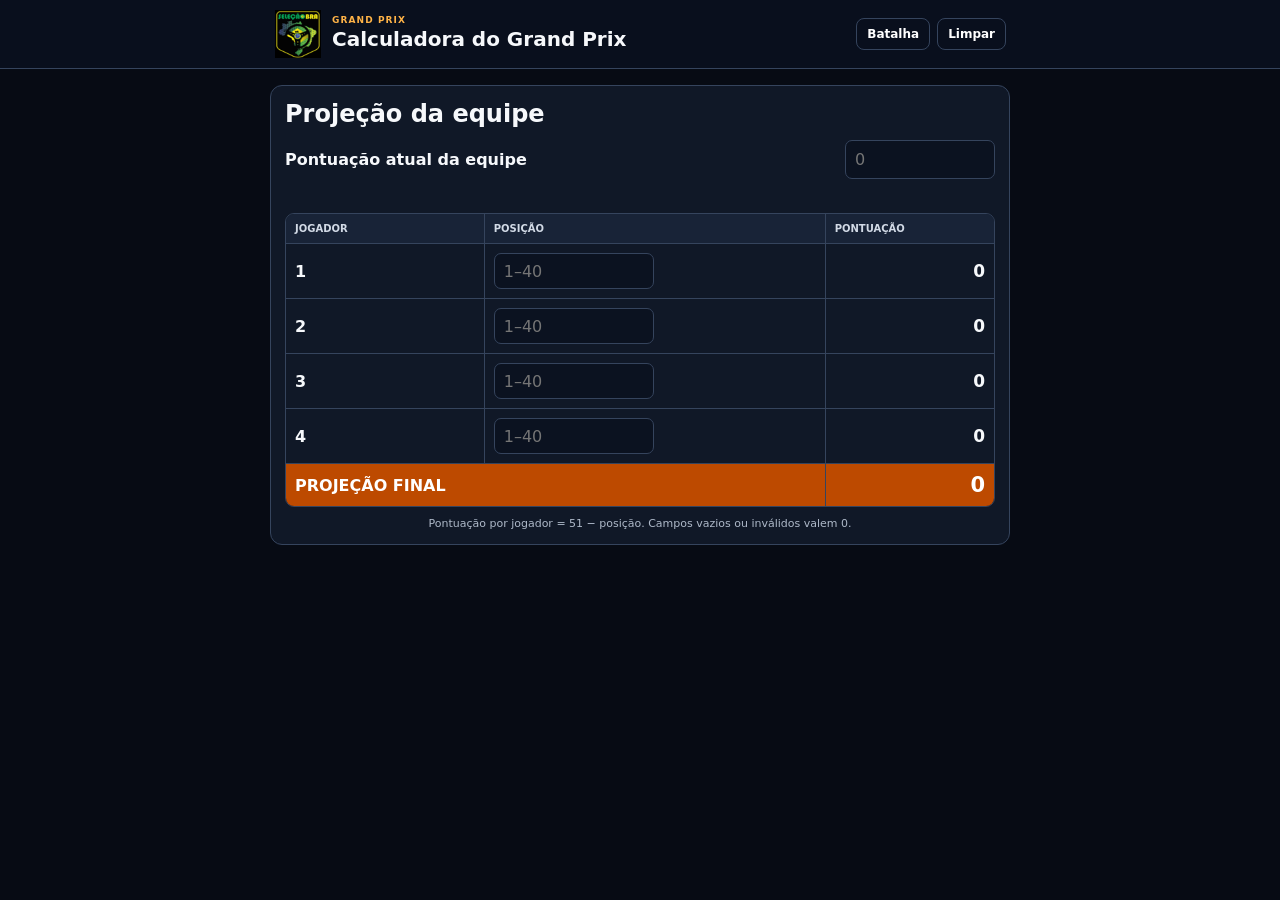
==== grandprix.html @ bbc937b1 "Add files via upload" ====
<!doctype html>
<html lang="pt-BR">
<head>
  <meta charset="utf-8">
  <meta name="viewport" content="width=device-width,initial-scale=1,viewport-fit=cover">
  <meta name="theme-color" content="#090f1d">
  <meta name="description" content="Calculadora de pontuação do Grand Prix.">
  <link rel="stylesheet" href="grandprix.css?v=1">
  <title>Calculadora do Grand Prix</title>
</head>
<body>
  <header class="hero">
    <div class="hero__inner">
      <a class="brand" href="index.html" aria-label="Voltar para a calculadora de batalha">
        <img class="brand__logo" src="images/logo.png" alt="Seleção BR">
        <div><p>GRAND PRIX</p><h1>Calculadora do Grand Prix</h1></div>
      </a>
      <nav aria-label="Navegação principal">
        <a class="button" href="index.html">Batalha</a>
        <button class="button" id="clearButton" type="button">Limpar</button>
      </nav>
    </div>
  </header>
  <main class="container">
    <section class="panel" aria-labelledby="calculatorTitle">
      <h2 id="calculatorTitle">Projeção da equipe</h2>
      <label class="team-field">
        <span>Pontuação atual da equipe</span>
        <input id="teamScore" type="text" inputmode="numeric" autocomplete="off" placeholder="0" aria-describedby="teamError">
        <small id="teamError" class="error" aria-live="polite"></small>
      </label>
      <div class="table-wrap">
        <table>
          <thead><tr><th>Jogador</th><th>Posição</th><th>Pontuação</th></tr></thead>
          <tbody id="players">
            <tr><th scope="row">1</th><td><input class="position" type="text" inputmode="numeric" autocomplete="off" placeholder="1–40" aria-label="Posição do jogador 1"></td><td class="points">0</td></tr>
            <tr><th scope="row">2</th><td><input class="position" type="text" inputmode="numeric" autocomplete="off" placeholder="1–40" aria-label="Posição do jogador 2"></td><td class="points">0</td></tr>
            <tr><th scope="row">3</th><td><input class="position" type="text" inputmode="numeric" autocomplete="off" placeholder="1–40" aria-label="Posição do jogador 3"></td><td class="points">0</td></tr>
            <tr><th scope="row">4</th><td><input class="position" type="text" inputmode="numeric" autocomplete="off" placeholder="1–40" aria-label="Posição do jogador 4"></td><td class="points">0</td></tr>
          </tbody>
          <tfoot><tr><th colspan="2">PROJEÇÃO FINAL</th><th id="grandTotal">0</th></tr></tfoot>
        </table>
      </div>
      <p class="rule">Pontuação por jogador = 51 − posição. Campos vazios ou inválidos valem 0.</p>
    </section>
  </main>
  <script src="grandprix.js?v=1" defer></script>
</body>
</html>
---- grandprix.css ----
:root{color-scheme:dark;--bg:#070b14;--panel:#101827;--line:#35445d;--text:#f6f8fb;--muted:#aeb9c9;--accent:#ff7a18;--accent2:#ffb347;--danger:#ff6b6b}*{box-sizing:border-box}html,body{margin:0;min-width:320px;min-height:100%;background:#070b14!important;color:var(--text);font-family:Inter,system-ui,-apple-system,"Segoe UI",sans-serif}.hero{position:sticky;top:0;z-index:10;background:#090f1d;border-bottom:1px solid var(--line)}.hero__inner{max-width:760px;margin:auto;padding:10px 14px;display:flex;align-items:center;justify-content:space-between;gap:12px}.brand{display:flex;align-items:center;gap:10px;color:inherit;text-decoration:none}.brand__logo{width:48px;height:48px;object-fit:contain}.brand p{margin:0;color:var(--accent2);font-size:9px;font-weight:800;letter-spacing:.12em}.brand h1{margin:2px 0;font-size:20px}.hero nav{display:flex;gap:7px}.button{display:inline-flex;align-items:center;border:1px solid var(--line);border-radius:8px;padding:8px 10px;color:#fff;background:transparent;text-decoration:none;font:inherit;font-size:12px;font-weight:800;cursor:pointer}.container{max-width:760px;margin:auto;padding:16px 10px}.panel{background:var(--panel);border:1px solid var(--line);border-radius:12px;padding:14px}.panel h2{margin:0 0 12px}.team-field{display:grid;grid-template-columns:1fr 150px;align-items:center;gap:8px;margin-bottom:12px}.team-field span{font-weight:700}.team-field small{grid-column:2}.team-field input,.position{width:100%;background:#0b1220!important;color:#fff!important;border:1px solid var(--line)!important;border-radius:7px;padding:9px;outline:none;font:inherit}.team-field input:focus,.position:focus{border-color:var(--accent)!important}.table-wrap{border:1px solid var(--line);border-radius:9px;overflow:hidden}table{width:100%;border-collapse:collapse;font-variant-numeric:tabular-nums}th,td{padding:9px;border-right:1px solid var(--line);border-bottom:1px solid var(--line);text-align:left}th:last-child,td:last-child{border-right:0}thead th{background:#182337;color:#d2dae6;font-size:10px;text-transform:uppercase}tbody th{width:28%}.position{max-width:160px;height:36px}td.points{text-align:right;font-weight:800;font-size:17px}tfoot th{background:#bd4a00;color:#fff;border-bottom:0}tfoot th:last-child{text-align:right;font-size:21px}.error{color:var(--danger);min-height:14px}.invalid{border-color:var(--danger)!important}.rule{margin:10px 0 0;color:var(--muted);font-size:11px;text-align:center}@media(max-width:560px){.hero__inner{padding:7px}.brand__logo{width:39px;height:39px}.brand h1{font-size:15px}.brand p{display:none}.button{padding:6px 8px;font-size:10px}.container{padding:8px 6px}.panel{padding:8px}.panel h2{font-size:17px}.team-field{grid-template-columns:1fr 110px}.team-field span{font-size:12px}th,td{padding:6px}.position{height:32px}td.points{font-size:15px}}
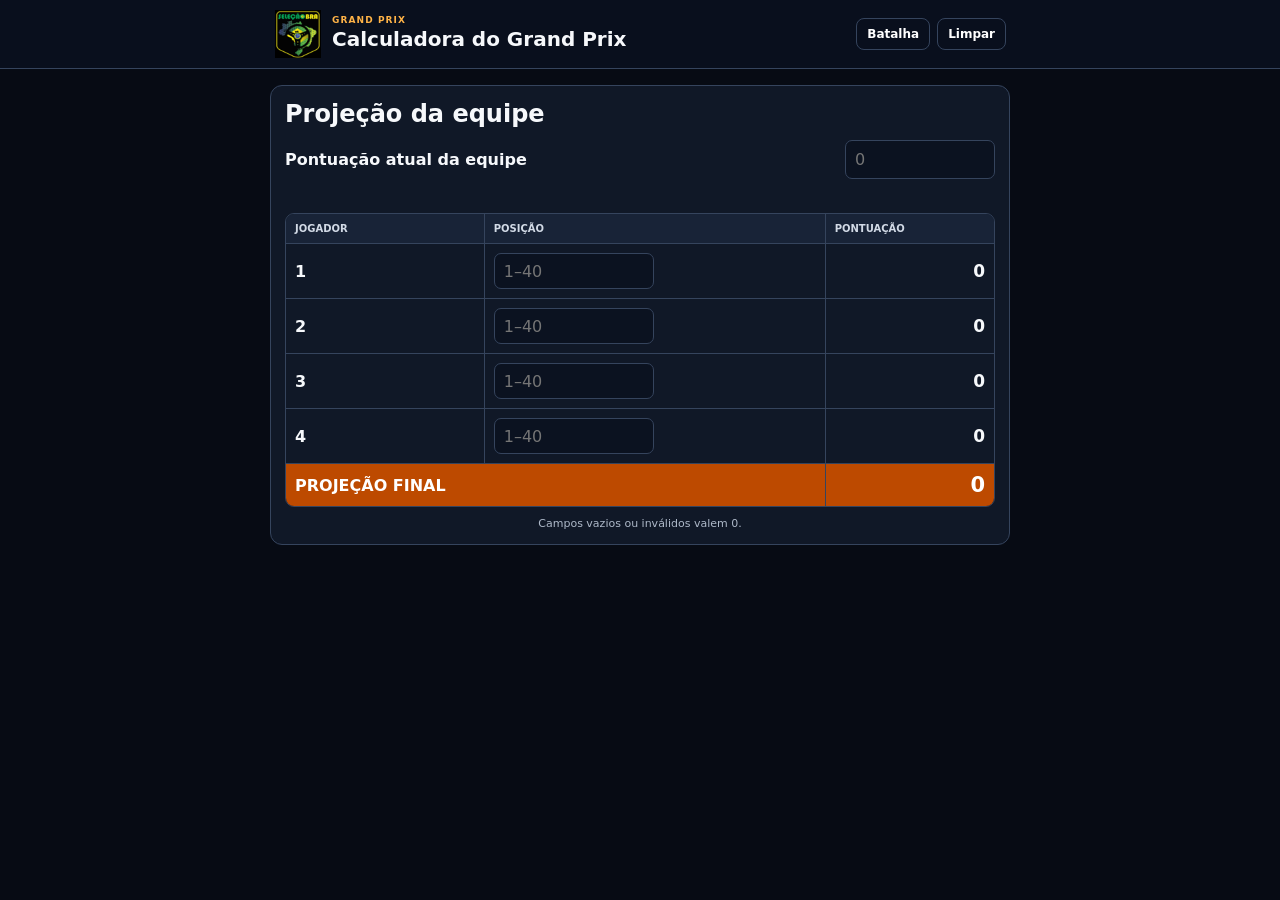
==== commit 8c45a1a2: "Update grandprix.html" ====
--- a/grandprix.html
+++ b/grandprix.html
@@ -41,7 +41,7 @@
           <tfoot><tr><th colspan="2">PROJEÇÃO FINAL</th><th id="grandTotal">0</th></tr></tfoot>
         </table>
       </div>
-      <p class="rule">Pontuação por jogador = 51 − posição. Campos vazios ou inválidos valem 0.</p>
+      <p class="rule">Campos vazios ou inválidos valem 0.</p>
     </section>
   </main>
   <script src="grandprix.js?v=1" defer></script>
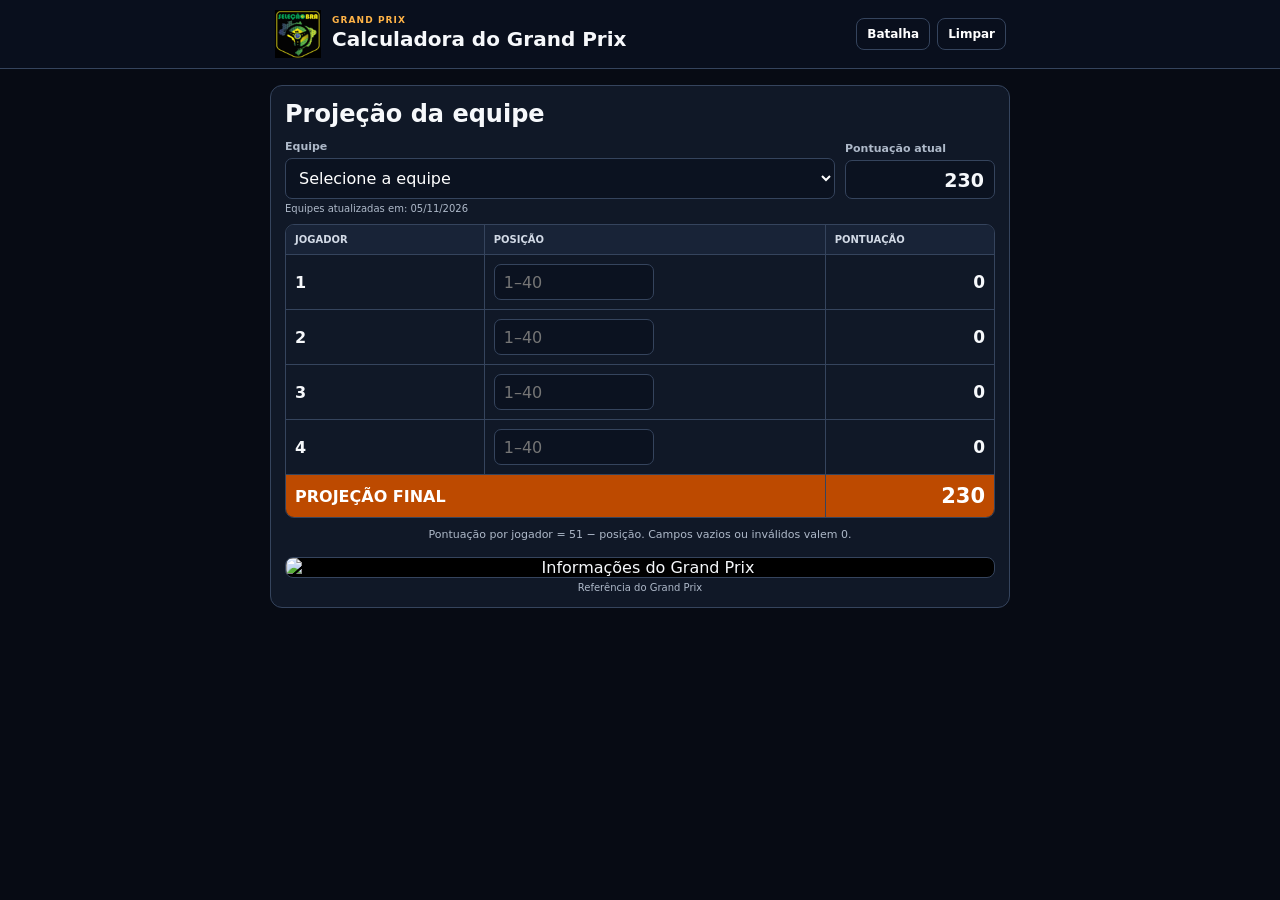
==== commit 0de30c96: "Add files via upload" ====
--- a/grandprix.html
+++ b/grandprix.html
@@ -5,45 +5,36 @@
   <meta name="viewport" content="width=device-width,initial-scale=1,viewport-fit=cover">
   <meta name="theme-color" content="#090f1d">
   <meta name="description" content="Calculadora de pontuação do Grand Prix.">
-  <link rel="stylesheet" href="grandprix.css?v=1">
+  <link rel="stylesheet" href="grandprix.css?v=2">
   <title>Calculadora do Grand Prix</title>
 </head>
 <body>
-  <header class="hero">
-    <div class="hero__inner">
-      <a class="brand" href="index.html" aria-label="Voltar para a calculadora de batalha">
-        <img class="brand__logo" src="images/logo.png" alt="Seleção BR">
-        <div><p>GRAND PRIX</p><h1>Calculadora do Grand Prix</h1></div>
-      </a>
-      <nav aria-label="Navegação principal">
-        <a class="button" href="index.html">Batalha</a>
-        <button class="button" id="clearButton" type="button">Limpar</button>
-      </nav>
+<header class="hero"><div class="hero__inner">
+  <a class="brand" href="index.html" aria-label="Voltar para a calculadora de batalha"><img class="brand__logo" src="images/logo.png" alt="Seleção BR"><div><p>GRAND PRIX</p><h1>Calculadora do Grand Prix</h1></div></a>
+  <nav aria-label="Navegação principal"><a class="button" href="index.html">Batalha</a><button class="button" id="clearButton" type="button">Limpar</button></nav>
+</div></header>
+<main class="container">
+  <p id="status" class="notice" role="status" aria-live="polite">Carregando equipes…</p>
+  <section id="calculator" class="panel hidden" aria-labelledby="calculatorTitle">
+    <h2 id="calculatorTitle">Projeção da equipe</h2>
+    <div class="team-grid">
+      <label class="team-field"><span>Equipe</span><select id="teamSelect"><option value="">Selecione a equipe</option></select></label>
+      <div class="team-score"><span>Pontuação atual</span><strong id="teamScore">0</strong></div>
     </div>
-  </header>
-  <main class="container">
-    <section class="panel" aria-labelledby="calculatorTitle">
-      <h2 id="calculatorTitle">Projeção da equipe</h2>
-      <label class="team-field">
-        <span>Pontuação atual da equipe</span>
-        <input id="teamScore" type="text" inputmode="numeric" autocomplete="off" placeholder="0" aria-describedby="teamError">
-        <small id="teamError" class="error" aria-live="polite"></small>
-      </label>
-      <div class="table-wrap">
-        <table>
-          <thead><tr><th>Jogador</th><th>Posição</th><th>Pontuação</th></tr></thead>
-          <tbody id="players">
-            <tr><th scope="row">1</th><td><input class="position" type="text" inputmode="numeric" autocomplete="off" placeholder="1–40" aria-label="Posição do jogador 1"></td><td class="points">0</td></tr>
-            <tr><th scope="row">2</th><td><input class="position" type="text" inputmode="numeric" autocomplete="off" placeholder="1–40" aria-label="Posição do jogador 2"></td><td class="points">0</td></tr>
-            <tr><th scope="row">3</th><td><input class="position" type="text" inputmode="numeric" autocomplete="off" placeholder="1–40" aria-label="Posição do jogador 3"></td><td class="points">0</td></tr>
-            <tr><th scope="row">4</th><td><input class="position" type="text" inputmode="numeric" autocomplete="off" placeholder="1–40" aria-label="Posição do jogador 4"></td><td class="points">0</td></tr>
-          </tbody>
-          <tfoot><tr><th colspan="2">PROJEÇÃO FINAL</th><th id="grandTotal">0</th></tr></tfoot>
-        </table>
-      </div>
-      <p class="rule">Campos vazios ou inválidos valem 0.</p>
-    </section>
-  </main>
-  <script src="grandprix.js?v=1" defer></script>
-</body>
-</html>
+    <p id="teamsUpdated" class="updated"></p>
+    <div class="table-wrap"><table>
+      <thead><tr><th>Jogador</th><th>Posição</th><th>Pontuação</th></tr></thead>
+      <tbody id="players">
+        <tr><th scope="row">1</th><td><input class="position" type="text" inputmode="numeric" autocomplete="off" placeholder="1–40" aria-label="Posição do jogador 1"></td><td class="points">0</td></tr>
+        <tr><th scope="row">2</th><td><input class="position" type="text" inputmode="numeric" autocomplete="off" placeholder="1–40" aria-label="Posição do jogador 2"></td><td class="points">0</td></tr>
+        <tr><th scope="row">3</th><td><input class="position" type="text" inputmode="numeric" autocomplete="off" placeholder="1–40" aria-label="Posição do jogador 3"></td><td class="points">0</td></tr>
+        <tr><th scope="row">4</th><td><input class="position" type="text" inputmode="numeric" autocomplete="off" placeholder="1–40" aria-label="Posição do jogador 4"></td><td class="points">0</td></tr>
+      </tbody>
+      <tfoot><tr><th colspan="2">PROJEÇÃO FINAL</th><th id="grandTotal">0</th></tr></tfoot>
+    </table></div>
+    <p class="rule">Pontuação por jogador = 51 − posição. Campos vazios ou inválidos valem 0.</p>
+    <figure class="grandprix-image"><img id="grandprixImage" src="images/grandprix.png" alt="Informações do Grand Prix"><figcaption>Referência do Grand Prix</figcaption></figure>
+  </section>
+</main>
+<script src="grandprix.js?v=2" defer></script>
+</body></html>
--- a/grandprix.css
+++ b/grandprix.css
@@ -1 +1 @@
-:root{color-scheme:dark;--bg:#070b14;--panel:#101827;--line:#35445d;--text:#f6f8fb;--muted:#aeb9c9;--accent:#ff7a18;--accent2:#ffb347;--danger:#ff6b6b}*{box-sizing:border-box}html,body{margin:0;min-width:320px;min-height:100%;background:#070b14!important;color:var(--text);font-family:Inter,system-ui,-apple-system,"Segoe UI",sans-serif}.hero{position:sticky;top:0;z-index:10;background:#090f1d;border-bottom:1px solid var(--line)}.hero__inner{max-width:760px;margin:auto;padding:10px 14px;display:flex;align-items:center;justify-content:space-between;gap:12px}.brand{display:flex;align-items:center;gap:10px;color:inherit;text-decoration:none}.brand__logo{width:48px;height:48px;object-fit:contain}.brand p{margin:0;color:var(--accent2);font-size:9px;font-weight:800;letter-spacing:.12em}.brand h1{margin:2px 0;font-size:20px}.hero nav{display:flex;gap:7px}.button{display:inline-flex;align-items:center;border:1px solid var(--line);border-radius:8px;padding:8px 10px;color:#fff;background:transparent;text-decoration:none;font:inherit;font-size:12px;font-weight:800;cursor:pointer}.container{max-width:760px;margin:auto;padding:16px 10px}.panel{background:var(--panel);border:1px solid var(--line);border-radius:12px;padding:14px}.panel h2{margin:0 0 12px}.team-field{display:grid;grid-template-columns:1fr 150px;align-items:center;gap:8px;margin-bottom:12px}.team-field span{font-weight:700}.team-field small{grid-column:2}.team-field input,.position{width:100%;background:#0b1220!important;color:#fff!important;border:1px solid var(--line)!important;border-radius:7px;padding:9px;outline:none;font:inherit}.team-field input:focus,.position:focus{border-color:var(--accent)!important}.table-wrap{border:1px solid var(--line);border-radius:9px;overflow:hidden}table{width:100%;border-collapse:collapse;font-variant-numeric:tabular-nums}th,td{padding:9px;border-right:1px solid var(--line);border-bottom:1px solid var(--line);text-align:left}th:last-child,td:last-child{border-right:0}thead th{background:#182337;color:#d2dae6;font-size:10px;text-transform:uppercase}tbody th{width:28%}.position{max-width:160px;height:36px}td.points{text-align:right;font-weight:800;font-size:17px}tfoot th{background:#bd4a00;color:#fff;border-bottom:0}tfoot th:last-child{text-align:right;font-size:21px}.error{color:var(--danger);min-height:14px}.invalid{border-color:var(--danger)!important}.rule{margin:10px 0 0;color:var(--muted);font-size:11px;text-align:center}@media(max-width:560px){.hero__inner{padding:7px}.brand__logo{width:39px;height:39px}.brand h1{font-size:15px}.brand p{display:none}.button{padding:6px 8px;font-size:10px}.container{padding:8px 6px}.panel{padding:8px}.panel h2{font-size:17px}.team-field{grid-template-columns:1fr 110px}.team-field span{font-size:12px}th,td{padding:6px}.position{height:32px}td.points{font-size:15px}}
+:root{color-scheme:dark;--bg:#070b14;--panel:#101827;--line:#35445d;--text:#f6f8fb;--muted:#aeb9c9;--accent:#ff7a18;--accent2:#ffb347;--danger:#ff6b6b}*{box-sizing:border-box}html,body{margin:0;min-width:320px;min-height:100%;background:#070b14!important;color:var(--text);font-family:Inter,system-ui,-apple-system,"Segoe UI",sans-serif}.hero{position:sticky;top:0;z-index:10;background:#090f1d;border-bottom:1px solid var(--line)}.hero__inner{max-width:760px;margin:auto;padding:10px 14px;display:flex;align-items:center;justify-content:space-between;gap:12px}.brand{display:flex;align-items:center;gap:10px;color:inherit;text-decoration:none}.brand__logo{width:48px;height:48px;object-fit:contain}.brand p{margin:0;color:var(--accent2);font-size:9px;font-weight:800;letter-spacing:.12em}.brand h1{margin:2px 0;font-size:20px}.hero nav{display:flex;gap:7px}.button{display:inline-flex;align-items:center;border:1px solid var(--line);border-radius:8px;padding:8px 10px;color:#fff;background:transparent;text-decoration:none;font:inherit;font-size:12px;font-weight:800;cursor:pointer}.container{max-width:760px;margin:auto;padding:16px 10px}.panel{background:var(--panel);border:1px solid var(--line);border-radius:12px;padding:14px}.panel h2{margin:0 0 12px}.team-grid{display:grid;grid-template-columns:1fr 150px;gap:10px;align-items:end;margin-bottom:4px}.team-field{display:grid;gap:5px}.team-field span,.team-score span{font-size:11px;color:var(--muted);font-weight:700}.team-field select{width:100%;background:#0b1220;color:#fff;border:1px solid var(--line);border-radius:7px;padding:9px;font:inherit}.team-score{display:grid;gap:5px}.team-score strong{display:flex;align-items:center;justify-content:flex-end;height:39px;padding:8px 10px;background:#0b1220;border:1px solid var(--line);border-radius:7px;font-size:19px}.updated{margin:4px 0 10px;color:var(--muted);font-size:10px}.table-wrap{border:1px solid var(--line);border-radius:9px;overflow:hidden}table{width:100%;border-collapse:collapse;font-variant-numeric:tabular-nums}th,td{padding:9px;border-right:1px solid var(--line);border-bottom:1px solid var(--line);text-align:left}th:last-child,td:last-child{border-right:0}thead th{background:#182337;color:#d2dae6;font-size:10px;text-transform:uppercase}tbody th{width:28%}.position{width:100%;max-width:160px;height:36px;background:#0b1220!important;color:#fff!important;border:1px solid var(--line)!important;border-radius:7px;padding:9px;font:inherit}.position:focus{border-color:var(--accent)!important;outline:none}.position.invalid{border-color:var(--danger)!important}td.points{text-align:right;font-weight:800;font-size:17px}tfoot th{background:#bd4a00;color:#fff;border-bottom:0}tfoot th:last-child{text-align:right;font-size:21px}.rule{margin:10px 0;color:var(--muted);font-size:11px;text-align:center}.grandprix-image{margin:16px 0 0;text-align:center}.grandprix-image img{display:block;width:100%;height:auto;object-fit:contain;background:#000;border:1px solid var(--line);border-radius:8px}.grandprix-image figcaption{font-size:10px;color:var(--muted);margin-top:4px}.notice{padding:10px;border:1px solid var(--line);border-radius:8px;color:var(--muted);background:var(--panel)}.notice--error{color:var(--danger)}.hidden{display:none!important}@media(max-width:560px){.hero__inner{padding:7px}.brand__logo{width:39px;height:39px}.brand h1{font-size:15px}.brand p{display:none}.button{padding:6px 8px;font-size:10px}.container{padding:8px 6px}.panel{padding:8px}.panel h2{font-size:17px}.team-grid{grid-template-columns:1fr 105px;gap:6px}th,td{padding:6px}.position{height:32px}td.points{font-size:15px}.team-score strong{height:36px;font-size:16px}}
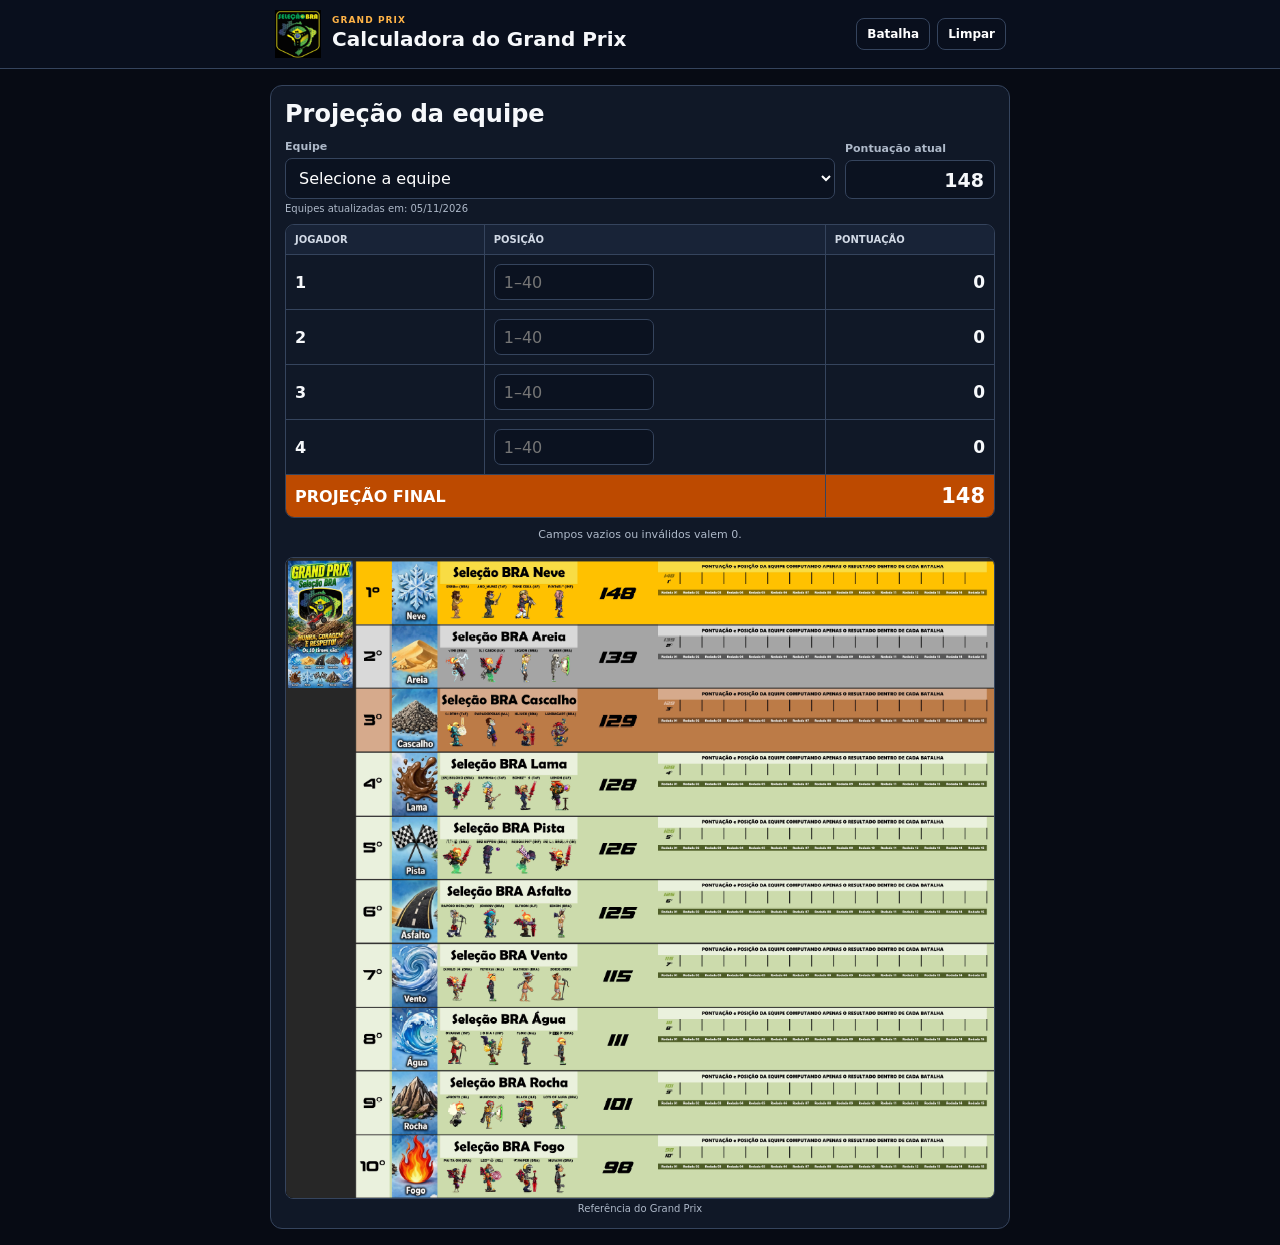
==== commit 50f816b0: "Update grandprix.html" ====
--- a/grandprix.html
+++ b/grandprix.html
@@ -32,7 +32,7 @@
       </tbody>
       <tfoot><tr><th colspan="2">PROJEÇÃO FINAL</th><th id="grandTotal">0</th></tr></tfoot>
     </table></div>
-    <p class="rule">Pontuação por jogador = 51 − posição. Campos vazios ou inválidos valem 0.</p>
+    <p class="rule">Campos vazios ou inválidos valem 0.</p>
     <figure class="grandprix-image"><img id="grandprixImage" src="images/grandprix.png" alt="Informações do Grand Prix"><figcaption>Referência do Grand Prix</figcaption></figure>
   </section>
 </main>
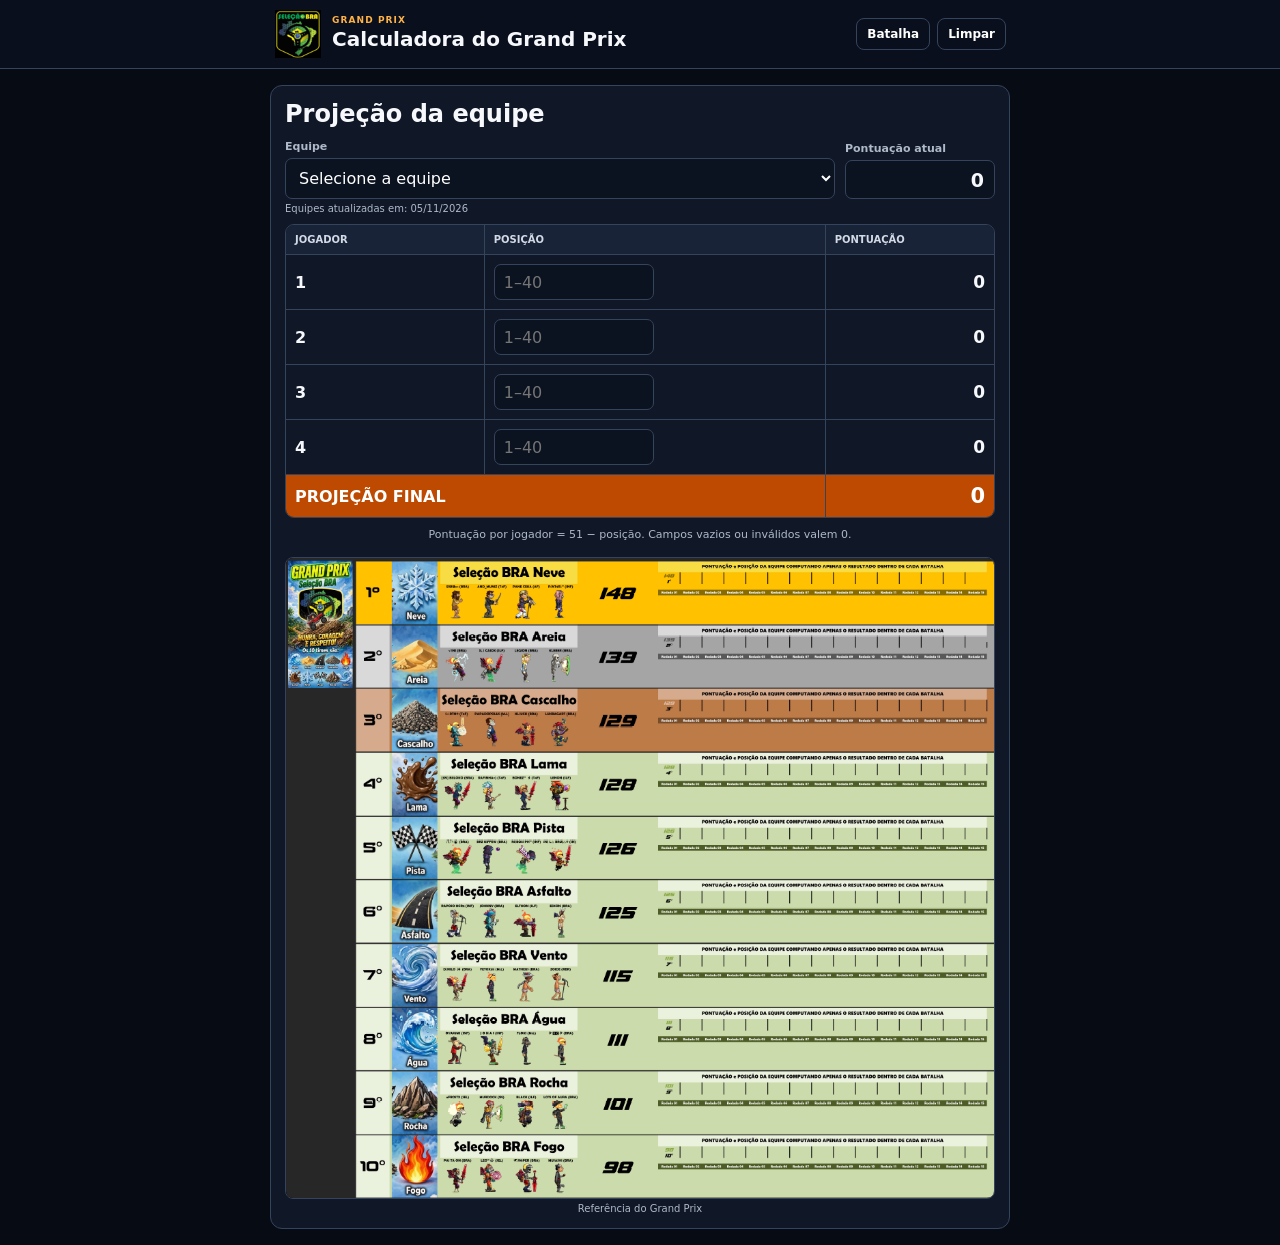
==== commit 9943119b: "Add files via upload" ====
--- a/grandprix.html
+++ b/grandprix.html
@@ -32,9 +32,9 @@
       </tbody>
       <tfoot><tr><th colspan="2">PROJEÇÃO FINAL</th><th id="grandTotal">0</th></tr></tfoot>
     </table></div>
-    <p class="rule">Campos vazios ou inválidos valem 0.</p>
+    <p class="rule">Pontuação por jogador = 51 − posição. Campos vazios ou inválidos valem 0.</p>
     <figure class="grandprix-image"><img id="grandprixImage" src="images/grandprix.png" alt="Informações do Grand Prix"><figcaption>Referência do Grand Prix</figcaption></figure>
   </section>
 </main>
-<script src="grandprix.js?v=2" defer></script>
+<script src="grandprix.js?v=3" defer></script>
 </body></html>
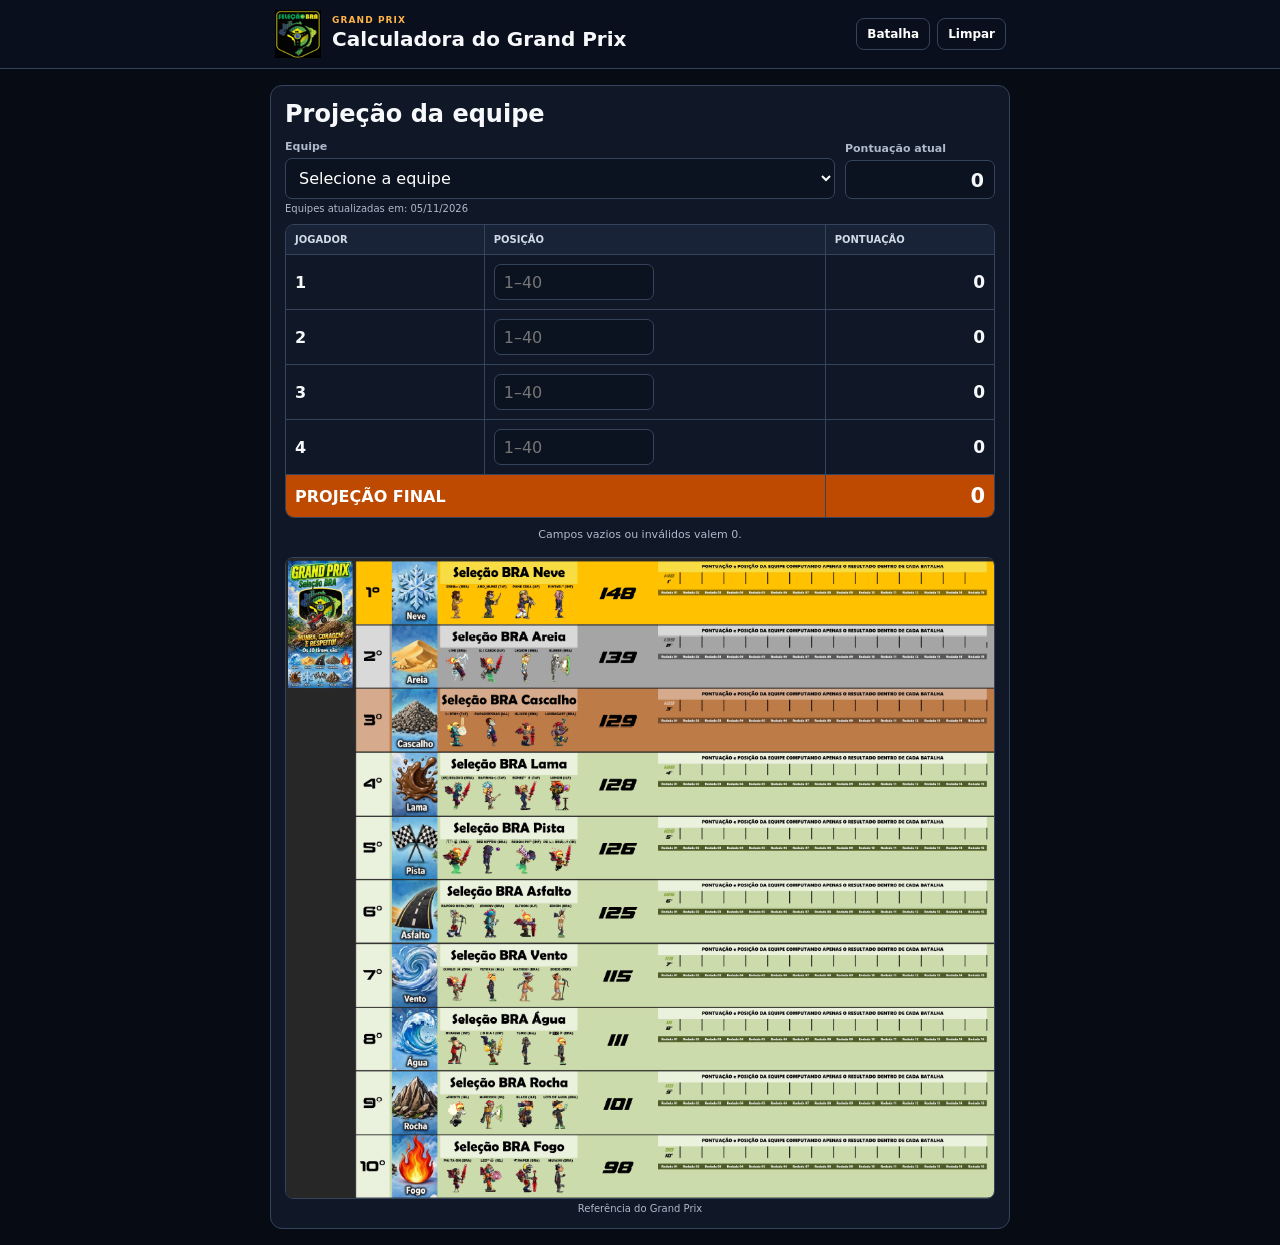
==== commit f9c16f65: "Update grandprix.html" ====
--- a/grandprix.html
+++ b/grandprix.html
@@ -32,7 +32,7 @@
       </tbody>
       <tfoot><tr><th colspan="2">PROJEÇÃO FINAL</th><th id="grandTotal">0</th></tr></tfoot>
     </table></div>
-    <p class="rule">Pontuação por jogador = 51 − posição. Campos vazios ou inválidos valem 0.</p>
+    <p class="rule">Campos vazios ou inválidos valem 0.</p>
     <figure class="grandprix-image"><img id="grandprixImage" src="images/grandprix.png" alt="Informações do Grand Prix"><figcaption>Referência do Grand Prix</figcaption></figure>
   </section>
 </main>
